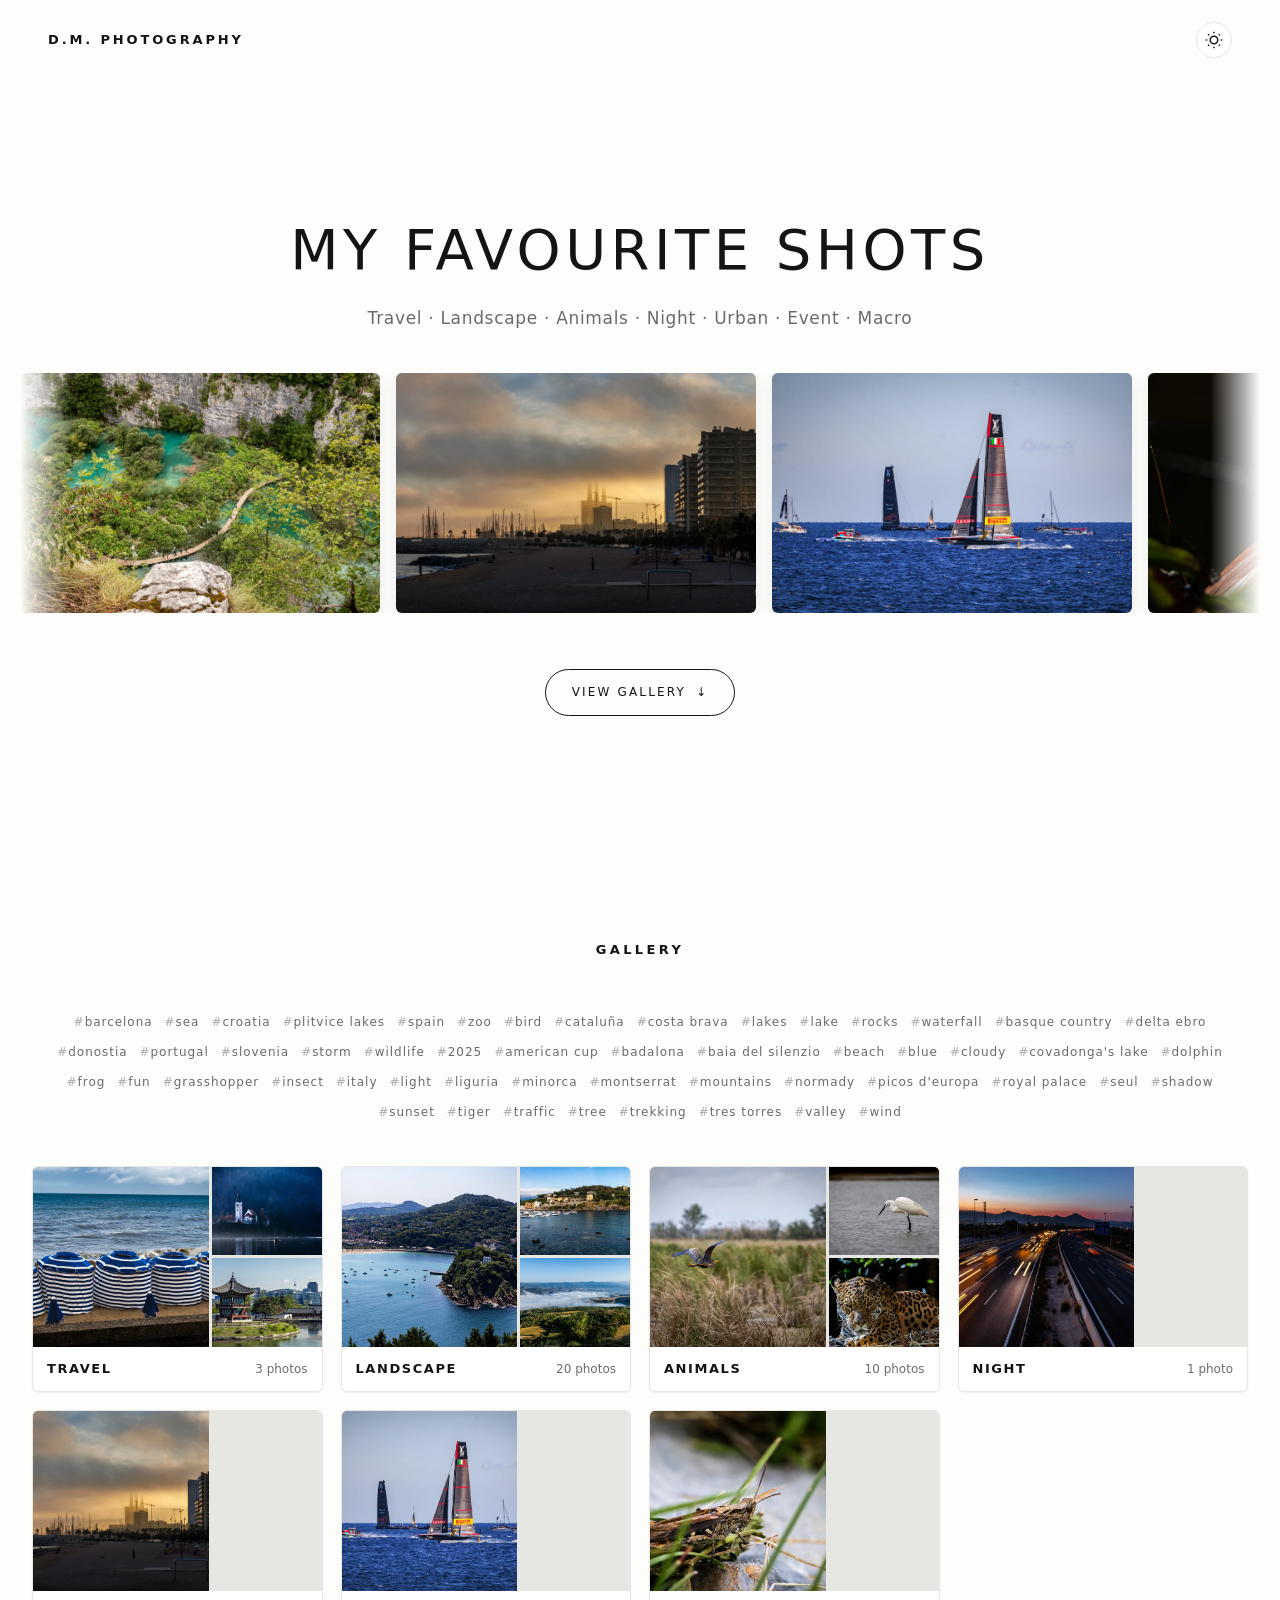
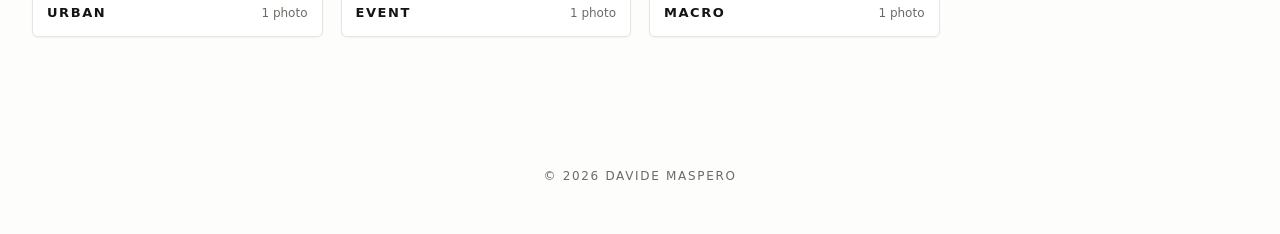
==== index.html @ 07472fd5 "Initial commit: photography site with featured carousel, Netlify digest deploy, manual zip fallback" ====
<!DOCTYPE html>
<html lang="en">
<head>
  <meta charset="UTF-8">
  <meta name="viewport" content="width=device-width, initial-scale=1.0">
  <title>Photography</title>
  <meta name="description" content="A curated selection of photographs: travel, landscape, animals, night sky and people.">
  <meta property="og:title" content="Photography — Davide Maspero">
  <meta property="og:description" content="A curated selection of photographs: travel, landscape, animals, night sky and people.">
  <meta property="og:type" content="website">
  <meta property="og:image" content="images/web/20250811-_6M28805.jpg">
  <meta name="twitter:card" content="summary_large_image">
  <meta name="twitter:title" content="Photography — Davide Maspero">
  <meta name="twitter:description" content="A curated selection of photographs: travel, landscape, animals, night sky and people.">
  <meta name="twitter:image" content="images/web/20250811-_6M28805.jpg">
  <link rel="icon" href="data:image/svg+xml,%3Csvg xmlns='http://www.w3.org/2000/svg' viewBox='0 0 32 32'%3E%3Ccircle cx='16' cy='16' r='14' fill='%23111'/%3E%3C/svg%3E">
  <link rel="stylesheet" href="css/style.css">
  <script>
    (function(){var t=localStorage.getItem("theme"),d=matchMedia("(prefers-color-scheme:dark)").matches;if(t==="dark"||(!t&&d))document.documentElement.classList.add("dark")})();
  </script>
</head>
<body>

  <header class="site-header">
    <a class="brand" href="#top" id="siteNavTitle">Photography</a>
    <button class="hamburger" id="hamburger" type="button" aria-label="Toggle menu" aria-expanded="false">
      <span></span><span></span><span></span>
    </button>
    <nav class="site-nav" id="siteNav">
      <button class="theme-toggle" id="themeToggle" type="button" aria-label="Toggle dark mode">
        <svg class="icon-sun" width="18" height="18" viewBox="0 0 24 24" fill="none" stroke="currentColor" stroke-width="2"><circle cx="12" cy="12" r="5"/><line x1="12" y1="1" x2="12" y2="3"/><line x1="12" y1="21" x2="12" y2="23"/><line x1="4.22" y1="4.22" x2="5.64" y2="5.64"/><line x1="18.36" y1="18.36" x2="19.78" y2="19.78"/><line x1="1" y1="12" x2="3" y2="12"/><line x1="21" y1="12" x2="23" y2="12"/><line x1="4.22" y1="19.78" x2="5.64" y2="18.36"/><line x1="18.36" y1="5.64" x2="19.78" y2="4.22"/></svg>
        <svg class="icon-moon" width="18" height="18" viewBox="0 0 24 24" fill="none" stroke="currentColor" stroke-width="2"><path d="M21 12.79A9 9 0 1 1 11.21 3 7 7 0 0 0 21 12.79z"/></svg>
      </button>
    </nav>
  </header>

  <section class="hero" id="top">
    <h1 class="hero-title" id="siteTitle">Selected photographs</h1>
    <p class="hero-sub"><span id="heroCats"></span></p>
    <div class="hero-featured" id="heroFeatured"></div>
    <a class="hero-cta" href="#gallery">
      View gallery
      <span class="hero-arrow" aria-hidden="true">&darr;</span>
    </a>
  </section>

  <main class="gallery" id="gallery">
    <header class="gallery-head">
      <h2 class="gallery-title" id="galleryTitle">Gallery</h2>

      <button class="back-btn" id="backBtn" type="button" hidden>&larr; Categories</button>

      <div class="cat-nav" aria-label="Filter by category" id="catNav"></div>

      <div class="tag-cloud" id="tagCloud" aria-label="Filter by tag"></div>
    </header>

    <div class="grid" id="grid"></div>

    <p class="empty-note" id="emptyNote" hidden>No photos match the current filter.</p>
  </main>

  <footer class="site-footer">
    <span>&copy; <span id="year"></span> <span id="siteFooter">Photography</span></span>
  </footer>

  <button class="scroll-top" id="scrollTop" type="button" aria-label="Back to top">&uarr;</button>

  <div class="lightbox" id="lightbox" role="dialog" aria-modal="true" aria-label="Photo viewer" hidden>
    <div class="lb-backdrop"></div>
    <button class="lb-btn lb-close" type="button" aria-label="Close">&times;</button>
    <button class="lb-btn lb-prev" type="button" aria-label="Previous photo">&larr;</button>
    <div class="lb-content">
      <div class="lb-exif" id="lbExif"></div>
      <figure class="lb-stage">
        <img class="lb-img" src="" alt="" draggable="false">
      </figure>
    </div>
    <div class="lb-like-wrap" id="lbLikeWrap"></div>
    <button class="lb-btn lb-next" type="button" aria-label="Next photo">&rarr;</button>
    <button class="lb-btn lb-zoom" type="button" aria-label="Zoom in">+</button>
    <figcaption class="lb-caption">
      <span class="lb-meta"></span>
      <span class="lb-tags" id="lbTags"></span>
    </figcaption>
    <div class="lb-hints" id="lbHints">
      <span>&larr; &rarr; navigate</span>
      <span>+ &minus; zoom</span>
      <span>esc close</span>
    </div>
  </div>

  <script src="https://www.gstatic.com/firebasejs/10.14.1/firebase-app-compat.js"></script>
  <script src="https://www.gstatic.com/firebasejs/10.14.1/firebase-database-compat.js"></script>
  <script>
    firebase.initializeApp({
      apiKey: "AIzaSyCRMfxwEkGheaabxGZoYJCS8j31vlhgdjM",
      authDomain: "photosite-322bd.firebaseapp.com",
      databaseURL: "https://photosite-322bd-default-rtdb.europe-west1.firebasedatabase.app",
      projectId: "photosite-322bd",
      storageBucket: "photosite-322bd.firebasestorage.app",
      messagingSenderId: "578759457925",
      appId: "1:578759457925:web:7235693bc5abf122773dec"
    });
  </script>
  <script src="js/site.js"></script>
  <script src="js/photos.js"></script>
  <script src="js/main.js"></script>
</body>
</html>
---- css/style.css ----
/* ============================================================
   Photography — light minimal theme, no dependencies
   ============================================================ */

:root {
  --bg: #fdfdfc;
  --surface: #ffffff;
  --ink: #141414;
  --muted: #6b6b66;
  --line: #e6e6e2;
  --accent: #141414;
  --maxw: 1400px;
  --gap: 18px;
  --ease: cubic-bezier(0.22, 0.61, 0.36, 1);
}

.dark {
  --bg: #111110;
  --surface: #1a1a19;
  --ink: #ededea;
  --muted: #8a8a85;
  --line: #2a2a28;
  --accent: #ededea;
}

* { box-sizing: border-box; }

html { scroll-behavior: smooth; }

body {
  margin: 0;
  background: var(--bg);
  color: var(--ink);
  font-family: system-ui, -apple-system, "Segoe UI", Roboto, "Helvetica Neue", Arial, sans-serif;
  line-height: 1.6;
  -webkit-font-smoothing: antialiased;
}

a { color: inherit; text-decoration: none; }

img { display: block; max-width: 100%; }

/* Prevent casual image saving */
img, picture { -webkit-user-drag: none; user-select: none; -webkit-user-select: none; }

/* ---------------- Header ---------------- */

.site-header {
  position: fixed;
  inset: 0 0 auto 0;
  z-index: 50;
  display: flex;
  align-items: center;
  justify-content: space-between;
  padding: 22px clamp(20px, 4vw, 48px);
  background: rgba(253, 253, 252, 0.82);
  -webkit-backdrop-filter: blur(10px);
  backdrop-filter: blur(10px);
  border-bottom: 1px solid transparent;
}

.dark .site-header {
  background: rgba(17, 17, 16, 0.85);
}

.brand {
  font-size: 13px;
  font-weight: 600;
  letter-spacing: 0.22em;
  text-transform: uppercase;
}

.site-nav a {
  font-size: 12px;
  letter-spacing: 0.18em;
  text-transform: uppercase;
  color: var(--muted);
  transition: color 0.25s var(--ease);
}

.site-nav a:hover { color: var(--ink); }

/* ---------------- Hamburger ---------------- */

.hamburger {
  display: none;
  appearance: none;
  border: none;
  background: none;
  cursor: pointer;
  padding: 6px;
  z-index: 60;
  flex-direction: column;
  gap: 5px;
}

.hamburger span {
  display: block;
  width: 20px;
  height: 2px;
  background: var(--ink);
  border-radius: 1px;
  transition: transform 0.3s var(--ease), opacity 0.3s var(--ease);
}

.hamburger.is-open span:nth-child(1) { transform: translateY(7px) rotate(45deg); }
.hamburger.is-open span:nth-child(2) { opacity: 0; }
.hamburger.is-open span:nth-child(3) { transform: translateY(-7px) rotate(-45deg); }

@media (max-width: 640px) {
  .hamburger { display: flex; }

  .site-nav {
    position: fixed;
    top: 0;
    right: 0;
    bottom: 0;
    width: 220px;
    background: var(--surface);
    border-left: 1px solid var(--line);
    flex-direction: column;
    align-items: flex-start;
    padding: 80px 28px 28px;
    gap: 20px;
    transform: translateX(100%);
    transition: transform 0.35s var(--ease);
    z-index: 55;
  }

  .site-nav.is-open { transform: translateX(0); }
}

/* ---------------- Theme toggle ---------------- */

.theme-toggle {
  appearance: none;
  border: 1px solid var(--line);
  background: var(--surface);
  color: var(--ink);
  border-radius: 50%;
  width: 36px;
  height: 36px;
  display: flex;
  align-items: center;
  justify-content: center;
  cursor: pointer;
  transition: border-color 0.25s var(--ease), background 0.25s var(--ease);
}

.theme-toggle:hover { border-color: var(--ink); }

.theme-toggle .icon-moon { display: none; }
.dark .theme-toggle .icon-sun { display: none; }
.dark .theme-toggle .icon-moon { display: block; }

/* ---------------- Hero (text-only) ---------------- */

.hero {
  min-height: 100vh;
  display: flex;
  flex-direction: column;
  align-items: center;
  justify-content: center;
  text-align: center;
  padding: 96px 20px 64px;
}

.hero-kicker {
  margin: 0 0 18px;
  font-size: 12px;
  letter-spacing: 0.28em;
  text-transform: uppercase;
  color: var(--muted);
}

.hero-title {
  margin: 0;
  font-size: clamp(28px, 5vw, 56px);
  font-weight: 300;
  letter-spacing: 0.08em;
  text-transform: uppercase;
  line-height: 1.2;
}

.hero-sub {
  margin: 22px 0 0;
  font-size: clamp(14px, 1.6vw, 17px);
  color: var(--muted);
  letter-spacing: 0.04em;
}

.hero-cta {
  margin-top: 56px;
  display: inline-flex;
  align-items: center;
  gap: 10px;
  padding: 13px 26px;
  border: 1px solid var(--ink);
  border-radius: 999px;
  font-size: 12px;
  letter-spacing: 0.18em;
  text-transform: uppercase;
  transition: background 0.3s var(--ease), color 0.3s var(--ease), transform 0.3s var(--ease);
}

.hero-cta:hover {
  background: var(--ink);
  color: var(--bg);
  transform: translateY(-2px);
}

.hero-arrow { transition: transform 0.3s var(--ease); }

.hero-cta:hover .hero-arrow { transform: translateY(3px); }

/* ---------------- Hero featured carousel ---------------- */

.hero-featured {
  margin-top: 40px;
  width: 100%;
  max-width: 100vw;
  overflow: hidden;
  /* fade edges */
  -webkit-mask-image: linear-gradient(to right, transparent 0, black 4%, black 96%, transparent 100%);
  mask-image: linear-gradient(to right, transparent 0, black 4%, black 96%, transparent 100%);
}

.hero-featured:empty { display: none; }

.hero-marq {
  overflow: hidden;
  width: 100%;
}

.hero-marq-track {
  display: flex;
  gap: 16px;
  width: max-content;
  will-change: transform;
  animation: marqScroll linear infinite;
  /* duration set inline from JS */
}

.hero-marq-track:hover { animation-play-state: paused; }

@keyframes marqScroll {
  from { transform: translateX(0); }
  to   { transform: translateX(-50%); }
}

.hero-feat {
  flex: 0 0 360px;
  height: 240px;
  border-radius: 6px;
  overflow: hidden;
  cursor: pointer;
  position: relative;
  background: var(--line);
  box-shadow: 0 4px 18px rgba(0,0,0,0.08);
  transition: transform 0.35s var(--ease), box-shadow 0.35s var(--ease);
}

.hero-feat:hover {
  transform: translateY(-4px) scale(1.02);
  box-shadow: 0 18px 40px rgba(0,0,0,0.18);
}

.dark .hero-feat { box-shadow: 0 4px 18px rgba(0,0,0,0.25); }
.dark .hero-feat:hover { box-shadow: 0 18px 40px rgba(0,0,0,0.4); }

.hero-feat img {
  width: 100%;
  height: 100%;
  object-fit: cover;
  transition: transform 0.5s var(--ease);
}

.hero-feat:hover img { transform: scale(1.08); }

@media (max-width: 900px) {
  .hero-feat { flex-basis: 300px; height: 200px; }
}

@media (max-width: 640px) {
  .hero-feat { flex-basis: 240px; height: 160px; }
  .hero-marq-track { gap: 10px; }
}

/* ---------------- Gallery ---------------- */

.gallery {
  max-width: var(--maxw);
  margin: 0 auto;
  padding: 40px clamp(16px, 3vw, 32px) 90px;
}

.gallery-head {
  display: flex;
  flex-direction: column;
  align-items: center;
  text-align: center;
  margin-bottom: 40px;
}

.gallery-title {
  margin: 0 0 28px;
  font-size: 13px;
  font-weight: 600;
  letter-spacing: 0.26em;
  text-transform: uppercase;
}

.back-btn {
  appearance: none;
  border: none;
  background: none;
  cursor: pointer;
  font: inherit;
  font-size: 12px;
  letter-spacing: 0.16em;
  text-transform: uppercase;
  color: var(--muted);
  margin: 0 0 22px;
  padding: 4px 0;
  transition: color 0.25s var(--ease);
}

.back-btn:hover { color: var(--ink); }

.cat-nav {
  display: flex;
  flex-wrap: wrap;
  justify-content: center;
  gap: 8px;
}

.cat-btn {
  appearance: none;
  border: 1px solid var(--line);
  background: var(--surface);
  color: var(--muted);
  border-radius: 999px;
  padding: 8px 18px;
  font: inherit;
  font-size: 12px;
  letter-spacing: 0.12em;
  text-transform: uppercase;
  cursor: pointer;
  transition: border-color 0.25s var(--ease), color 0.25s var(--ease), background 0.25s var(--ease);
}

.cat-btn:hover { border-color: var(--ink); color: var(--ink); }

.cat-btn.is-active {
  background: var(--ink);
  border-color: var(--ink);
  color: var(--bg);
}

.tag-cloud {
  display: flex;
  flex-wrap: wrap;
  justify-content: center;
  gap: 6px 8px;
  margin-top: 22px;
  min-height: 28px;
}

.tag-cloud:empty { margin-top: 0; }

/* The hidden attribute is otherwise defeated by display:flex above.
   The category nav / tag cloud are only shown once a category is active. */
.cat-nav[hidden],
.tag-cloud[hidden] { display: none; }

.tag-chip {
  appearance: none;
  border: none;
  background: transparent;
  color: var(--muted);
  padding: 2px 2px;
  font: inherit;
  font-size: 12px;
  letter-spacing: 0.08em;
  cursor: pointer;
  border-bottom: 1px solid transparent;
  transition: color 0.2s var(--ease), border-color 0.2s var(--ease);
}

.tag-chip::before { content: "#"; opacity: 0.55; }

.tag-chip:hover { color: var(--ink); }

.tag-chip.is-active { color: var(--ink); border-bottom-color: var(--ink); }

/* ---------------- Masonry grid ---------------- */

.grid {
  display: grid;
  grid-template-columns: repeat(auto-fill, minmax(280px, 1fr));
  grid-auto-rows: 10px;
  grid-auto-flow: dense;
  column-gap: var(--gap);
  row-gap: 10px;
  transition: opacity 0.22s var(--ease), transform 0.22s var(--ease);
}

.grid.fade-swap {
  opacity: 0;
  transform: translateY(6px);
}

/* Index view: category cards, uniform grid instead of masonry */
.grid.is-index {
  grid-template-columns: repeat(auto-fill, minmax(250px, 1fr));
  grid-auto-flow: row;
  grid-auto-rows: auto;
  gap: 18px;
}

.cat-card {
  appearance: none;
  border: 1px solid var(--line);
  background: var(--surface);
  border-radius: 6px;
  overflow: hidden;
  padding: 0;
  cursor: pointer;
  text-align: left;
  font: inherit;
  color: inherit;
  box-shadow: 0 1px 2px rgba(0, 0, 0, 0.05);
  transition: transform 0.35s var(--ease), box-shadow 0.35s var(--ease);
}

.cat-card:hover {
  transform: translateY(-4px);
  box-shadow: 0 18px 40px rgba(0, 0, 0, 0.12);
}

.cc-prev {
  display: grid;
  grid-template-columns: 1.6fr 1fr;
  grid-template-rows: 1fr 1fr;
  height: 180px;
  gap: 3px;
  background: var(--line);
}

.cc-prev picture {
  overflow: hidden;
}

.cc-prev picture:first-child {
  grid-row: 1 / -1;
}

.cc-img {
  width: 100%;
  height: 100%;
  object-fit: cover;
  border-radius: 0;
  transition: transform 0.4s var(--ease);
}

.cat-card:hover .cc-img { transform: scale(1.06); }

.cc-label {
  display: flex;
  justify-content: space-between;
  align-items: baseline;
  gap: 10px;
  padding: 12px 14px;
}

.cc-name { font-size: 13px; font-weight: 600; letter-spacing: 0.12em; text-transform: uppercase; }
.cc-count { font-size: 12px; color: var(--muted); }

.tile {
  grid-row-end: span var(--span, 20);
  margin: 0;
  border-radius: 3px;
  overflow: hidden;
  background: var(--bg);
  opacity: 1;
  position: relative;
  transform: translateY(0) scale(1);
  transition: opacity 0.45s var(--ease), transform 0.45s var(--ease), box-shadow 0.45s var(--ease);
}

.tile:hover {
  transform: scale(1.08);
  box-shadow: 0 22px 44px rgba(0, 0, 0, 0.16);
  z-index: 2;
}

.dark .tile:hover {
  box-shadow: 0 22px 44px rgba(0, 0, 0, 0.45);
}

.dark .cat-card {
  box-shadow: 0 1px 2px rgba(0, 0, 0, 0.2);
}

.dark .cat-card:hover {
  box-shadow: 0 18px 40px rgba(0, 0, 0, 0.35);
}

.tile.enter {
  opacity: 0;
  transform: translateY(14px) scale(0.97);
}

.tile.leaving {
  opacity: 0;
  transform: scale(0.94);
}

.tile img {
  width: 100%;
  height: auto;
  cursor: zoom-in;
  transition: opacity 0.5s var(--ease);
}

.tile picture {
  display: block;
  position: relative;
}

.tile picture::before {
  content: "";
  display: block;
  position: absolute;
  inset: 0;
  background: linear-gradient(110deg, var(--line) 30%, var(--surface) 50%, var(--line) 70%);
  background-size: 300% 100%;
  animation: shimmer 1.5s ease-in-out infinite;
  opacity: 1;
  transition: opacity 0.4s var(--ease);
  z-index: 1;
  border-radius: 3px;
}

.tile picture.is-loaded::before {
  opacity: 0;
  pointer-events: none;
}

@keyframes shimmer {
  0% { background-position: 200% 0; }
  100% { background-position: -200% 0; }
}

.empty-note {
  text-align: center;
  color: var(--muted);
  padding: 40px 0;
  letter-spacing: 0.04em;
}

/* ---------------- Like button ---------------- */

.like-btn {
  position: absolute;
  bottom: 8px;
  right: 8px;
  z-index: 3;
  display: flex;
  align-items: center;
  gap: 5px;
  padding: 5px 10px;
  border: 1px solid rgba(255,255,255,0.28);
  border-radius: 999px;
  background: rgba(20, 20, 20, 0.72);
  backdrop-filter: blur(6px);
  -webkit-backdrop-filter: blur(6px);
  color: #fff;
  font: inherit;
  font-size: 12px;
  font-weight: 600;
  letter-spacing: 0.04em;
  cursor: pointer;
  opacity: 0;
  transition: opacity 0.25s var(--ease), background 0.2s var(--ease), transform 0.2s var(--ease), border-color 0.2s var(--ease);
  line-height: 1;
  text-shadow: 0 1px 2px rgba(0,0,0,0.4);
}

.tile:hover .like-btn,
.lb-like-wrap .like-btn {
  opacity: 1;
}

.like-btn:hover {
  background: rgba(20, 20, 20, 0.88);
  border-color: rgba(255,255,255,0.45);
  transform: scale(1.08);
}

.like-btn.is-liked {
  color: #3b82f6;
}

.like-btn .like-icon {
  width: 14px;
  height: 14px;
  flex-shrink: 0;
}

.like-btn .like-count {
  font-variant-numeric: tabular-nums;
}

/* ---------------- Lightbox EXIF ---------------- */
.lb-content {
  position: relative;
  display: flex;
  flex-direction: column;
  align-items: center;
  max-width: min(92vw, 1500px);
}

.lb-exif {
  display: flex;
  flex-wrap: wrap;
  gap: 4px 10px;
  justify-content: center;
  padding: 8px 16px;
  background: var(--line);
  border-radius: 6px 6px 0 0;
  color: var(--muted);
  font-size: 11px;
  letter-spacing: 0.06em;
  width: 100%;
}

.lb-exif:empty { display: none; }

.lb-exif span {
  white-space: nowrap;
}

.tile picture {
  position: relative;
}

/* Lightbox like button */
.lb-like-wrap {
  position: absolute;
  bottom: 10px;
  right: 22px;
  z-index: 2;
}

.lb-like-wrap .like-btn {
  position: static;
  opacity: 1;
  background: var(--surface);
  border: 1px solid var(--line);
  color: var(--ink);
  flex-direction: row;
  gap: 6px;
  padding: 8px 12px;
  border-radius: 8px;
  box-shadow: 0 2px 10px rgba(0,0,0,0.08);
}

.lb-like-wrap .like-btn:hover {
  background: var(--ink);
  color: var(--bg);
  border-color: var(--ink);
  opacity: 1;
  transform: none;
}

.dark .lb-like-wrap .like-btn {
  background: var(--surface);
  border-color: var(--line);
  color: var(--ink);
  box-shadow: 0 2px 12px rgba(0,0,0,0.3);
}

.lb-like-wrap .like-btn.is-liked {
  color: #3b82f6;
  border-color: rgba(59, 130, 246, 0.4);
}

.lb-like-wrap .like-icon {
  width: 24px;
  height: 24px;
}

.lb-like-wrap .like-count {
  font-size: 14px;
}

@media (max-width: 640px) {
  .lb-like-wrap {
    bottom: 10px;
    right: 10px;
  }
  .lb-like-wrap .like-btn { padding: 6px 10px; }
  .lb-like-wrap .like-icon { width: 18px; height: 18px; }
  .lb-like-wrap .like-count { font-size: 12px; }
  .lb-exif { font-size: 10px; gap: 3px 8px; }
}

/* ---------------- Footer ---------------- */

.site-footer {
  padding: 40px 20px 48px;
  text-align: center;
  font-size: 12px;
  letter-spacing: 0.14em;
  text-transform: uppercase;
  color: var(--muted);
}

/* ---------------- Scroll to top ---------------- */

.scroll-top {
  position: fixed;
  bottom: 28px;
  right: 28px;
  z-index: 40;
  width: 42px;
  height: 42px;
  border-radius: 50%;
  border: 1px solid var(--line);
  background: var(--surface);
  color: var(--ink);
  font-size: 18px;
  cursor: pointer;
  display: flex;
  align-items: center;
  justify-content: center;
  opacity: 0;
  visibility: hidden;
  transform: translateY(10px);
  transition: opacity 0.3s var(--ease), visibility 0s linear 0.3s, transform 0.3s var(--ease), border-color 0.25s var(--ease);
}

.scroll-top.is-visible {
  opacity: 1;
  visibility: visible;
  transform: translateY(0);
  transition: opacity 0.3s var(--ease), visibility 0s, transform 0.3s var(--ease);
}

.scroll-top:hover { border-color: var(--ink); }

/* ---------------- Lightbox ---------------- */

.lightbox {
  position: fixed;
  inset: 0;
  z-index: 100;
  display: flex;
  align-items: center;
  justify-content: center;
  opacity: 0;
  visibility: hidden;
  transition: opacity 0.3s var(--ease), visibility 0s linear 0.3s;
}

.lightbox.is-open {
  opacity: 1;
  visibility: visible;
  transition: opacity 0.3s var(--ease), visibility 0s;
}

.lb-backdrop {
  position: absolute;
  inset: 0;
  background: var(--bg);
  opacity: 0.95;
}

.lb-stage {
  margin: 0;
  max-height: 86vh;
  display: flex;
  align-items: center;
  justify-content: center;
}

.lb-img {
  max-width: 100%;
  max-height: 86vh;
  width: auto;
  height: auto;
  box-shadow: 0 24px 80px rgba(0, 0, 0, 0.5);
  opacity: 0;
  transform: scale(0.97);
  transition: opacity 0.35s var(--ease), transform 0.35s var(--ease);
}

.lightbox.is-open .lb-img.is-shown {
  opacity: 1;
  transform: scale(1);
}

.lb-caption {
  position: absolute;
  left: 0;
  right: 0;
  bottom: 22px;
  display: flex;
  flex-wrap: wrap;
  gap: 6px 14px;
  justify-content: center;
  text-align: center;
  color: var(--ink);
  font-size: 13px;
  letter-spacing: 0.05em;
  pointer-events: none;
  padding: 0 70px;
}

.lb-meta { text-transform: uppercase; letter-spacing: 0.14em; font-size: 11px; }
.lb-tags { pointer-events: auto; }

.lb-tags .tag-chip { color: var(--muted); }
.lb-tags .tag-chip:hover { color: var(--ink); }
.lb-tags .tag-chip.is-active { color: var(--ink); border-bottom-color: var(--ink); }

.lb-btn {
  position: absolute;
  z-index: 2;
  width: 46px;
  height: 46px;
  display: flex;
  align-items: center;
  justify-content: center;
  border: 1px solid var(--line);
  border-radius: 50%;
  background: transparent;
  color: var(--ink);
  font-size: 20px;
  line-height: 1;
  cursor: pointer;
  opacity: 0.75;
  transition: opacity 0.2s var(--ease), background 0.2s var(--ease);
}

.lb-btn:hover { opacity: 1; background: var(--line); }

.lb-close { top: 22px; right: 22px; }
.lb-prev { left: 22px; top: 50%; transform: translateY(-50%); }
.lb-next { right: 22px; top: 50%; transform: translateY(-50%); }
.lb-zoom { top: 22px; left: 22px; }

.lb-hints {
  position: absolute;
  bottom: 60px;
  left: 50%;
  transform: translateX(-50%);
  display: flex;
  gap: 18px;
  padding: 8px 18px;
  background: var(--line);
  border-radius: 6px;
  color: var(--muted);
  font-size: 11px;
  letter-spacing: 0.08em;
  pointer-events: none;
  opacity: 0;
  transition: opacity 0.4s var(--ease);
}

.lightbox.is-open .lb-hints.is-visible {
  opacity: 1;
}

@media (max-width: 640px) {
  .lb-hints { display: none; }
}

/* Zoomed state on the image */
.lb-img {
  cursor: zoom-in;
  touch-action: none;
  -webkit-user-drag: none;
  user-select: none;
  -webkit-user-select: none;
}

.lb-img.is-zoomed { cursor: grab; }
.lb-img.is-zoomed.is-dragging { cursor: grabbing; transition: transform 0s !important; }

@media (max-width: 640px) {
  .lb-prev { left: 10px; }
  .lb-next { right: 10px; }
  .lb-caption { padding: 0 54px; }
}

/* ---------------- Reduced motion ---------------- */

@media (prefers-reduced-motion: reduce) {
  html { scroll-behavior: auto; }
  * { animation-duration: 0.001s !important; transition-duration: 0.001s !important; }
  .hero-feat { opacity: 1; transform: none; animation: none; }
  .tile picture::before { animation: none; }
  .hero-marq-track { animation: none !important; transform: none !important; }
  .hero-marq { overflow-x: auto; scrollbar-width: none; }
  .hero-marq::-webkit-scrollbar { display: none; }
}
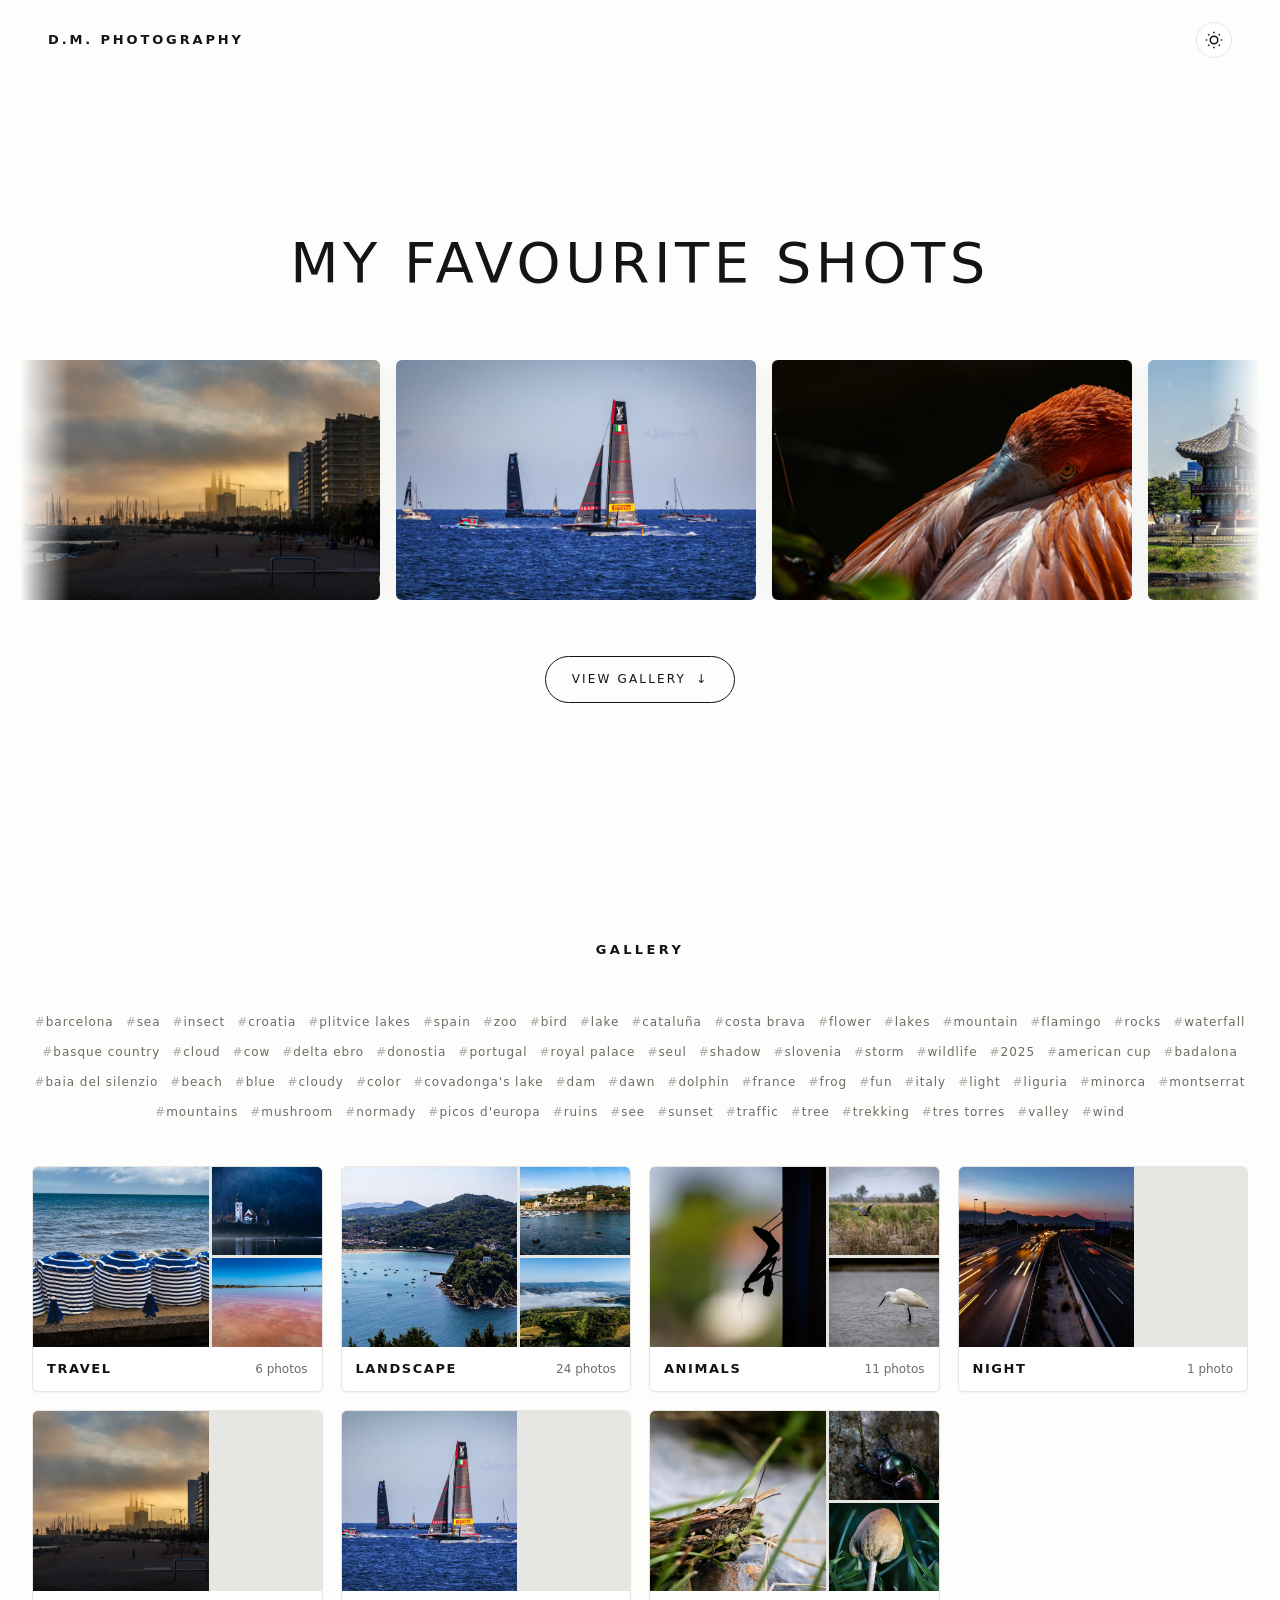
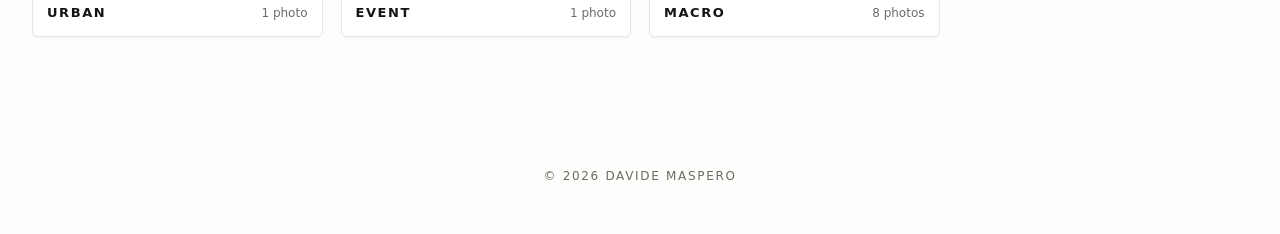
==== commit 574fda7f: "hero: drop category line, widen title-carousel gap; admin: newest uploads first" ====
--- a/index.html
+++ b/index.html
@@ -36,7 +36,6 @@
 
   <section class="hero" id="top">
     <h1 class="hero-title" id="siteTitle">Selected photographs</h1>
-    <p class="hero-sub"><span id="heroCats"></span></p>
     <div class="hero-featured" id="heroFeatured"></div>
     <a class="hero-cta" href="#gallery">
       View gallery
--- a/css/style.css
+++ b/css/style.css
@@ -182,13 +182,6 @@
   line-height: 1.2;
 }
 
-.hero-sub {
-  margin: 22px 0 0;
-  font-size: clamp(14px, 1.6vw, 17px);
-  color: var(--muted);
-  letter-spacing: 0.04em;
-}
-
 .hero-cta {
   margin-top: 56px;
   display: inline-flex;
@@ -216,7 +209,7 @@
 /* ---------------- Hero featured carousel ---------------- */
 
 .hero-featured {
-  margin-top: 40px;
+  margin-top: 64px;
   width: 100%;
   max-width: 100vw;
   overflow: hidden;
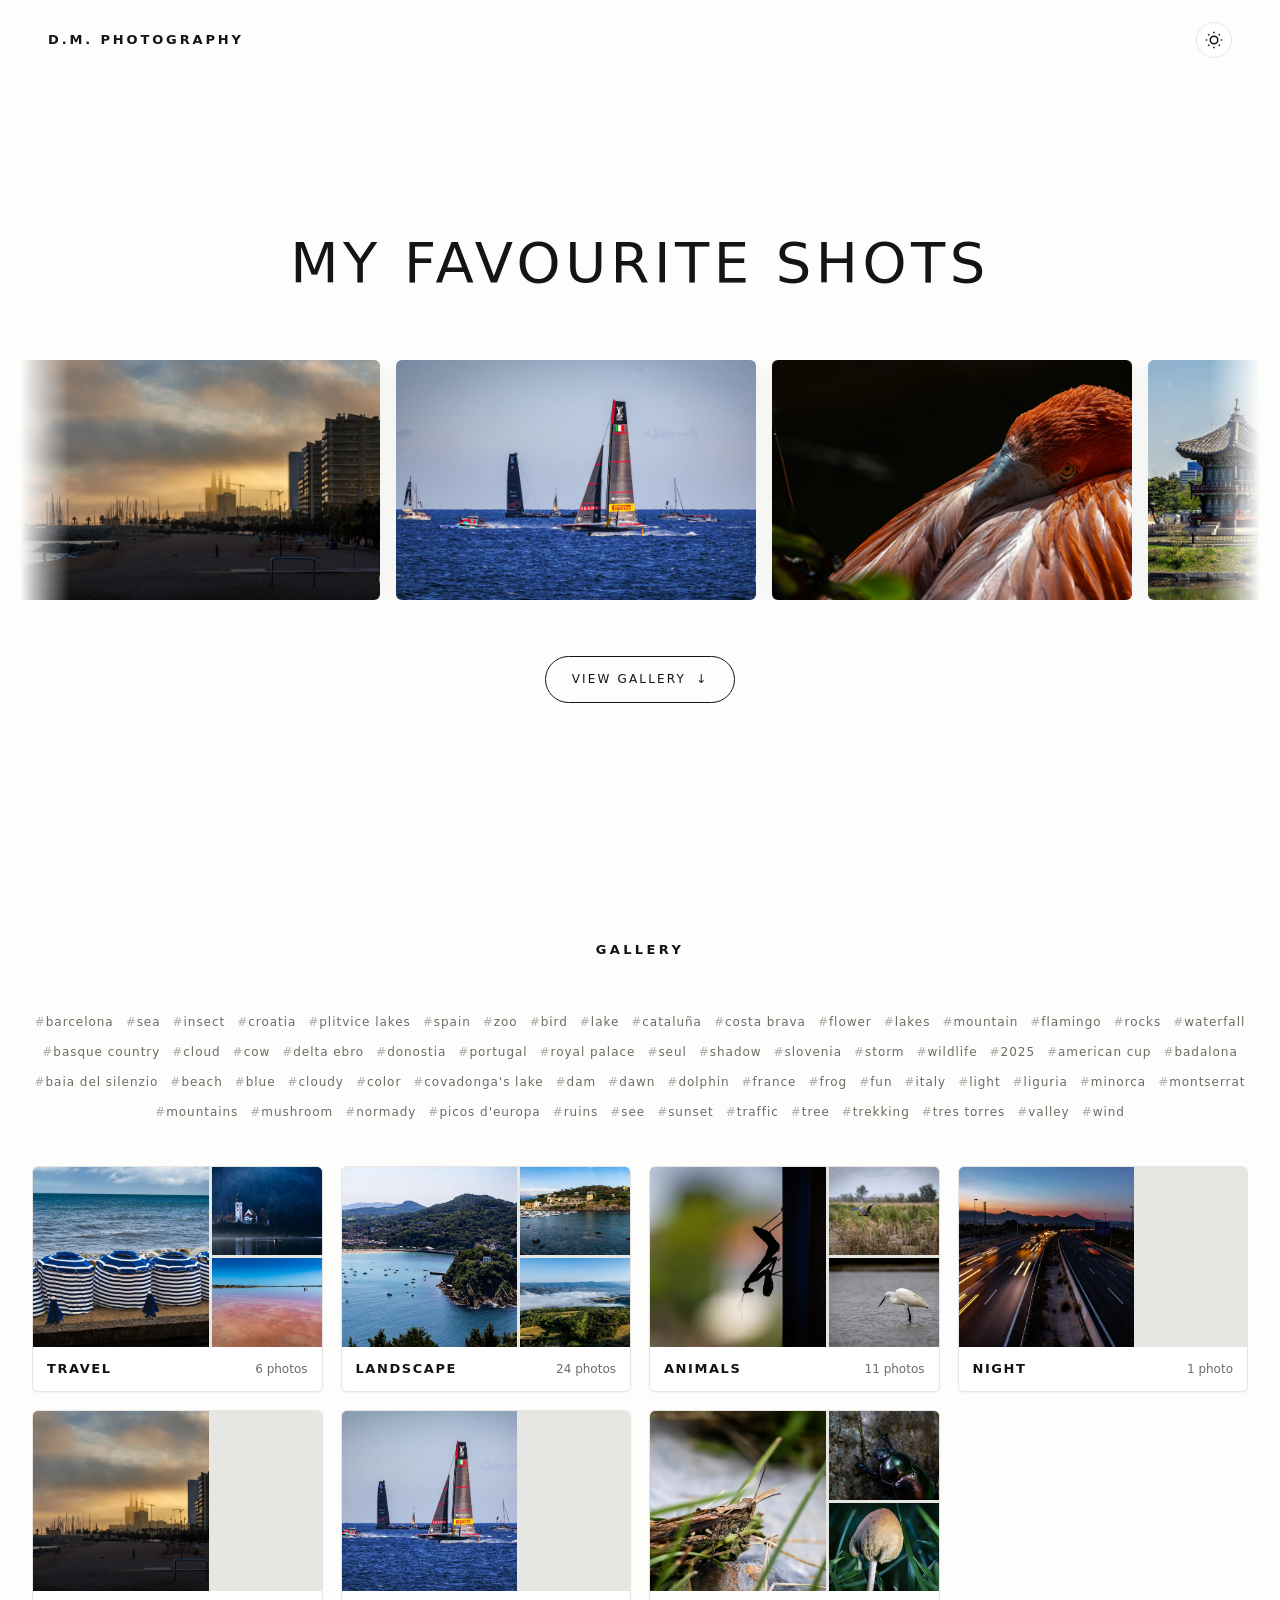
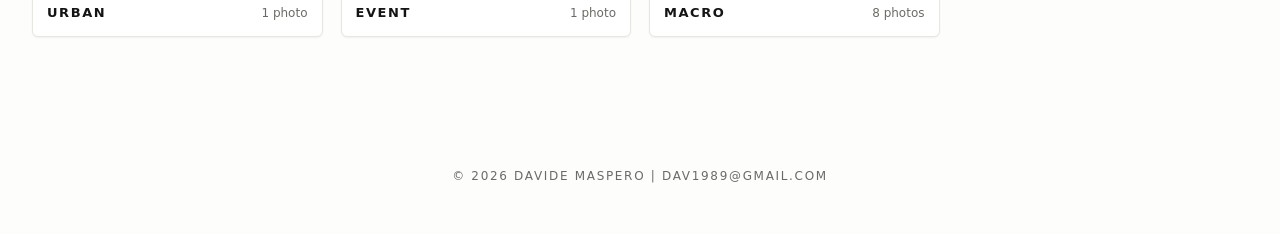
==== commit a34091cb: "header: drop hamburger menu, keep theme toggle inline" ====
--- a/index.html
+++ b/index.html
@@ -23,15 +23,10 @@
 
   <header class="site-header">
     <a class="brand" href="#top" id="siteNavTitle">Photography</a>
-    <button class="hamburger" id="hamburger" type="button" aria-label="Toggle menu" aria-expanded="false">
-      <span></span><span></span><span></span>
+    <button class="theme-toggle" id="themeToggle" type="button" aria-label="Toggle dark mode">
+      <svg class="icon-sun" width="18" height="18" viewBox="0 0 24 24" fill="none" stroke="currentColor" stroke-width="2"><circle cx="12" cy="12" r="5"/><line x1="12" y1="1" x2="12" y2="3"/><line x1="12" y1="21" x2="12" y2="23"/><line x1="4.22" y1="4.22" x2="5.64" y2="5.64"/><line x1="18.36" y1="18.36" x2="19.78" y2="19.78"/><line x1="1" y1="12" x2="3" y2="12"/><line x1="21" y1="12" x2="23" y2="12"/><line x1="4.22" y1="19.78" x2="5.64" y2="18.36"/><line x1="18.36" y1="5.64" x2="19.78" y2="4.22"/></svg>
+      <svg class="icon-moon" width="18" height="18" viewBox="0 0 24 24" fill="none" stroke="currentColor" stroke-width="2"><path d="M21 12.79A9 9 0 1 1 11.21 3 7 7 0 0 0 21 12.79z"/></svg>
     </button>
-    <nav class="site-nav" id="siteNav">
-      <button class="theme-toggle" id="themeToggle" type="button" aria-label="Toggle dark mode">
-        <svg class="icon-sun" width="18" height="18" viewBox="0 0 24 24" fill="none" stroke="currentColor" stroke-width="2"><circle cx="12" cy="12" r="5"/><line x1="12" y1="1" x2="12" y2="3"/><line x1="12" y1="21" x2="12" y2="23"/><line x1="4.22" y1="4.22" x2="5.64" y2="5.64"/><line x1="18.36" y1="18.36" x2="19.78" y2="19.78"/><line x1="1" y1="12" x2="3" y2="12"/><line x1="21" y1="12" x2="23" y2="12"/><line x1="4.22" y1="19.78" x2="5.64" y2="18.36"/><line x1="18.36" y1="5.64" x2="19.78" y2="4.22"/></svg>
-        <svg class="icon-moon" width="18" height="18" viewBox="0 0 24 24" fill="none" stroke="currentColor" stroke-width="2"><path d="M21 12.79A9 9 0 1 1 11.21 3 7 7 0 0 0 21 12.79z"/></svg>
-      </button>
-    </nav>
   </header>
 
   <section class="hero" id="top">
--- a/css/style.css
+++ b/css/style.css
@@ -68,66 +68,6 @@
   font-weight: 600;
   letter-spacing: 0.22em;
   text-transform: uppercase;
-}
-
-.site-nav a {
-  font-size: 12px;
-  letter-spacing: 0.18em;
-  text-transform: uppercase;
-  color: var(--muted);
-  transition: color 0.25s var(--ease);
-}
-
-.site-nav a:hover { color: var(--ink); }
-
-/* ---------------- Hamburger ---------------- */
-
-.hamburger {
-  display: none;
-  appearance: none;
-  border: none;
-  background: none;
-  cursor: pointer;
-  padding: 6px;
-  z-index: 60;
-  flex-direction: column;
-  gap: 5px;
-}
-
-.hamburger span {
-  display: block;
-  width: 20px;
-  height: 2px;
-  background: var(--ink);
-  border-radius: 1px;
-  transition: transform 0.3s var(--ease), opacity 0.3s var(--ease);
-}
-
-.hamburger.is-open span:nth-child(1) { transform: translateY(7px) rotate(45deg); }
-.hamburger.is-open span:nth-child(2) { opacity: 0; }
-.hamburger.is-open span:nth-child(3) { transform: translateY(-7px) rotate(-45deg); }
-
-@media (max-width: 640px) {
-  .hamburger { display: flex; }
-
-  .site-nav {
-    position: fixed;
-    top: 0;
-    right: 0;
-    bottom: 0;
-    width: 220px;
-    background: var(--surface);
-    border-left: 1px solid var(--line);
-    flex-direction: column;
-    align-items: flex-start;
-    padding: 80px 28px 28px;
-    gap: 20px;
-    transform: translateX(100%);
-    transition: transform 0.35s var(--ease);
-    z-index: 55;
-  }
-
-  .site-nav.is-open { transform: translateX(0); }
 }
 
 /* ---------------- Theme toggle ---------------- */
